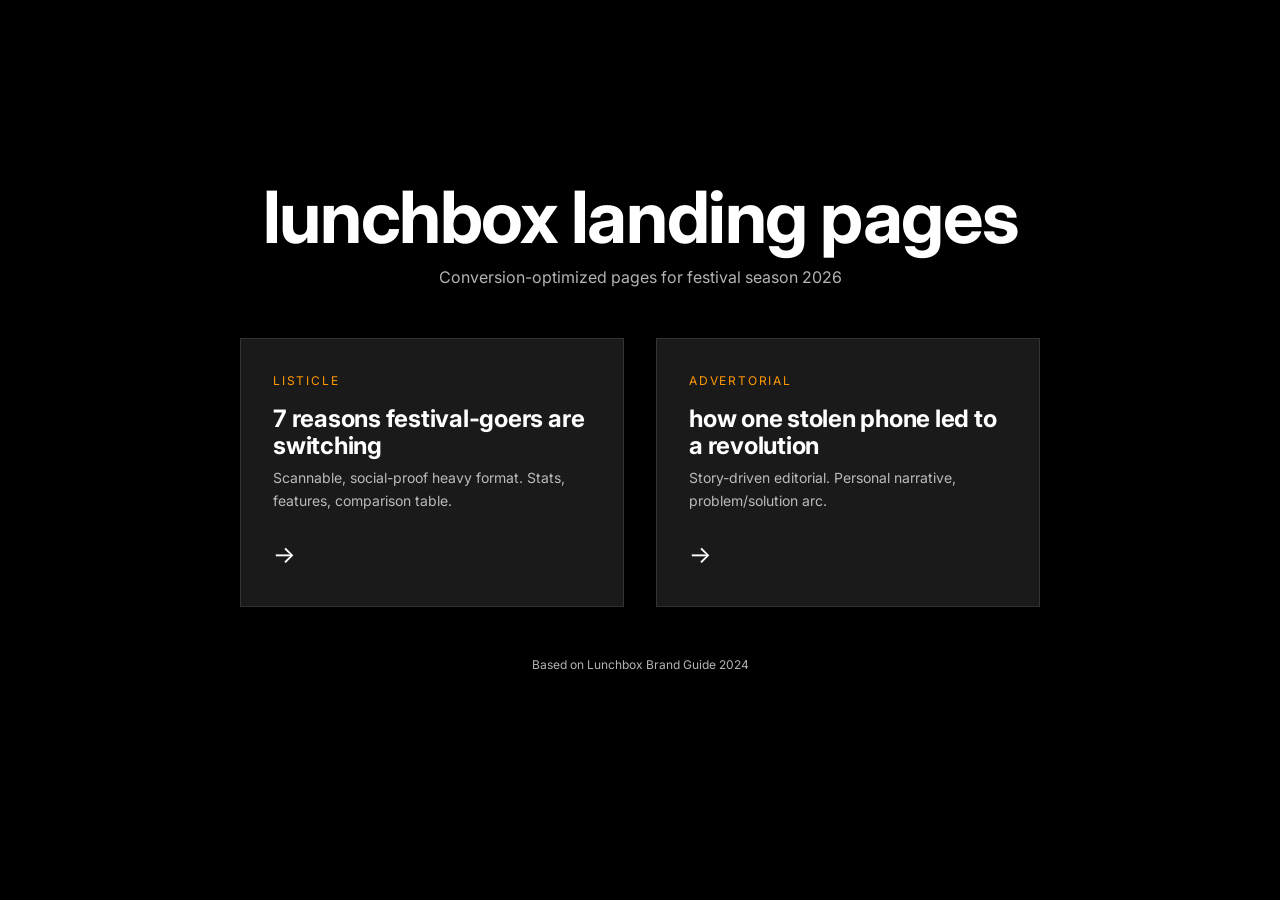
==== index.html @ e192d73d "Initial landing pages: listicle + advertorial" ====
<!DOCTYPE html>
<html lang="en">
<head>
  <meta charset="UTF-8">
  <meta name="viewport" content="width=device-width, initial-scale=1.0">
  <title>Lunchbox Landing Pages | Preview</title>
  <link rel="stylesheet" href="styles.css">
  <style>
    body {
      min-height: 100vh;
      display: flex;
      align-items: center;
      justify-content: center;
      background: var(--black);
      color: var(--white);
    }
    
    .preview-container {
      text-align: center;
      padding: 2rem;
    }
    
    .preview-container h1 {
      margin-bottom: 0.5rem;
    }
    
    .preview-container p {
      opacity: 0.7;
      margin-bottom: 3rem;
    }
    
    .page-cards {
      display: grid;
      grid-template-columns: repeat(auto-fit, minmax(300px, 1fr));
      gap: 2rem;
      max-width: 800px;
    }
    
    .page-card {
      background: #1a1a1a;
      padding: 2rem;
      text-align: left;
      transition: all 0.3s ease;
      text-decoration: none;
      color: var(--white);
      border: 1px solid #333;
    }
    
    .page-card:hover {
      transform: translateY(-4px);
      border-color: var(--orange);
      background: #222;
    }
    
    .page-card__type {
      font-size: 0.75rem;
      text-transform: uppercase;
      letter-spacing: 0.15em;
      color: var(--orange);
      margin-bottom: 1rem;
    }
    
    .page-card h2 {
      font-size: 1.5rem;
      margin-bottom: 0.5rem;
    }
    
    .page-card p {
      font-size: 0.875rem;
      opacity: 0.7;
      margin: 0;
    }
    
    .page-card__arrow {
      margin-top: 1.5rem;
      font-size: 1.5rem;
    }
    
    .footer-note {
      margin-top: 3rem;
      font-size: 0.75rem;
      opacity: 0.5;
    }
  </style>
</head>
<body>
  <div class="preview-container">
    <h1>lunchbox landing pages</h1>
    <p>Conversion-optimized pages for festival season 2026</p>
    
    <div class="page-cards">
      <a href="listicle.html" class="page-card">
        <div class="page-card__type">Listicle</div>
        <h2>7 reasons festival-goers are switching</h2>
        <p>Scannable, social-proof heavy format. Stats, features, comparison table.</p>
        <div class="page-card__arrow">→</div>
      </a>
      
      <a href="advertorial.html" class="page-card">
        <div class="page-card__type">Advertorial</div>
        <h2>how one stolen phone led to a revolution</h2>
        <p>Story-driven editorial. Personal narrative, problem/solution arc.</p>
        <div class="page-card__arrow">→</div>
      </a>
    </div>
    
    <p class="footer-note">Based on Lunchbox Brand Guide 2024</p>
  </div>
</body>
</html>
---- styles.css ----
/* Lunchbox Packs — Landing Page Styles */
/* Based on Brand Guide 2024 */

@import url('https://fonts.googleapis.com/css2?family=Inter:wght@400;500;600;700&display=swap');

:root {
  /* Colors */
  --pink: #FF7FFF;
  --orange: #FF9900;
  --blue: #0D46CA;
  --black: #000000;
  --light: #F2F2F2;
  --white: #FFFFFF;
  --border: #E1E1E1;
  
  /* Typography */
  --font-primary: 'Inter', -apple-system, sans-serif;
  --font-size-hero: clamp(2.5rem, 6vw, 4.5rem);
  --font-size-title: clamp(1.75rem, 4vw, 3rem);
  --font-size-subtitle: clamp(0.875rem, 1.5vw, 1.125rem);
  --font-size-body: clamp(1rem, 1.2vw, 1.25rem);
  --font-size-small: 0.875rem;
  
  /* Spacing */
  --space-xs: 0.5rem;
  --space-sm: 1rem;
  --space-md: 2rem;
  --space-lg: 4rem;
  --space-xl: 6rem;
  
  /* Layout */
  --container-max: 1200px;
  --container-narrow: 800px;
  
  /* Animation */
  --transition: 0.3s ease;
}

* {
  margin: 0;
  padding: 0;
  box-sizing: border-box;
}

html {
  scroll-behavior: smooth;
}

body {
  font-family: var(--font-primary);
  font-size: var(--font-size-body);
  line-height: 1.6;
  color: var(--black);
  background: var(--white);
  -webkit-font-smoothing: antialiased;
}

/* Container */
.container {
  max-width: var(--container-max);
  margin: 0 auto;
  padding: 0 var(--space-md);
}

.container--narrow {
  max-width: var(--container-narrow);
}

/* Typography */
h1, h2, h3 {
  font-weight: 700;
  line-height: 1.1;
  text-transform: lowercase;
}

h1 {
  font-size: var(--font-size-hero);
  letter-spacing: -0.02em;
}

h2 {
  font-size: var(--font-size-title);
  letter-spacing: -0.01em;
}

.subtitle {
  font-size: var(--font-size-subtitle);
  font-weight: 600;
  text-transform: uppercase;
  letter-spacing: 0.15em;
  color: var(--blue);
}

/* Buttons */
.btn {
  display: inline-flex;
  align-items: center;
  justify-content: center;
  gap: 0.5rem;
  padding: 1rem 2.5rem;
  font-family: var(--font-primary);
  font-size: 1rem;
  font-weight: 700;
  text-transform: lowercase;
  text-decoration: none;
  border: none;
  cursor: pointer;
  transition: all var(--transition);
}

.btn--primary {
  background: var(--orange);
  color: var(--black);
}

.btn--primary:hover {
  background: var(--black);
  color: var(--white);
  transform: translateY(-2px);
}

.btn--secondary {
  background: transparent;
  color: var(--black);
  border: 2px solid var(--black);
}

.btn--secondary:hover {
  background: var(--black);
  color: var(--white);
}

.btn--large {
  padding: 1.25rem 3rem;
  font-size: 1.125rem;
}

.btn--full {
  width: 100%;
}

/* Hero Section */
.hero {
  min-height: 90vh;
  display: flex;
  align-items: center;
  background: var(--black);
  color: var(--white);
  position: relative;
  overflow: hidden;
}

.hero__content {
  position: relative;
  z-index: 2;
  max-width: 700px;
}

.hero__badge {
  display: inline-block;
  background: var(--orange);
  color: var(--black);
  padding: 0.5rem 1rem;
  font-size: var(--font-size-small);
  font-weight: 700;
  text-transform: uppercase;
  letter-spacing: 0.1em;
  margin-bottom: var(--space-md);
  animation: slideInLeft 0.6s ease;
}

.hero h1 {
  margin-bottom: var(--space-md);
  animation: fadeInUp 0.8s ease 0.2s both;
}

.hero__text {
  font-size: 1.25rem;
  opacity: 0.9;
  margin-bottom: var(--space-md);
  animation: fadeInUp 0.8s ease 0.4s both;
}

.hero__visual {
  position: absolute;
  right: -10%;
  top: 50%;
  transform: translateY(-50%);
  width: 50%;
  max-width: 600px;
  z-index: 1;
  animation: floatIn 1s ease 0.5s both;
}

/* Wave Pattern */
.wave {
  position: absolute;
  bottom: 0;
  left: 0;
  width: 100%;
  height: 120px;
  background: url("data:image/svg+xml,%3Csvg xmlns='http://www.w3.org/2000/svg' viewBox='0 0 1440 120'%3E%3Cpath fill='%230D46CA' d='M0,64L48,69.3C96,75,192,85,288,80C384,75,480,53,576,48C672,43,768,53,864,64C960,75,1056,85,1152,80C1248,75,1344,53,1392,42.7L1440,32L1440,120L1392,120C1344,120,1248,120,1152,120C1056,120,960,120,864,120C768,120,672,120,576,120C480,120,384,120,288,120C192,120,96,120,48,120L0,120Z'/%3E%3C/svg%3E") no-repeat bottom;
  background-size: cover;
}

/* Sections */
section {
  padding: var(--space-xl) 0;
}

.section--light {
  background: var(--light);
}

.section--dark {
  background: var(--black);
  color: var(--white);
}

.section--blue {
  background: var(--blue);
  color: var(--white);
}

.section__header {
  text-align: center;
  margin-bottom: var(--space-lg);
}

.section__header .subtitle {
  margin-bottom: var(--space-sm);
}

/* Listicle Items */
.listicle-item {
  display: grid;
  grid-template-columns: 1fr 1fr;
  gap: var(--space-lg);
  align-items: center;
  padding: var(--space-lg) 0;
  border-bottom: 1px solid var(--border);
}

.listicle-item:nth-child(even) {
  direction: rtl;
}

.listicle-item:nth-child(even) > * {
  direction: ltr;
}

.listicle-item__number {
  font-size: clamp(4rem, 10vw, 8rem);
  font-weight: 700;
  color: var(--orange);
  line-height: 1;
  opacity: 0.3;
}

.listicle-item__content h3 {
  font-size: clamp(1.5rem, 3vw, 2rem);
  margin-bottom: var(--space-sm);
}

.listicle-item__visual {
  position: relative;
  aspect-ratio: 4/3;
  background: var(--light);
  border-radius: 8px;
  overflow: hidden;
  display: flex;
  align-items: center;
  justify-content: center;
}

.listicle-item__icon {
  font-size: 4rem;
  animation: pulse 2s ease-in-out infinite;
}

/* Stats Grid */
.stats-grid {
  display: grid;
  grid-template-columns: repeat(auto-fit, minmax(200px, 1fr));
  gap: var(--space-md);
  text-align: center;
}

.stat {
  padding: var(--space-md);
}

.stat__number {
  font-size: clamp(3rem, 8vw, 5rem);
  font-weight: 700;
  color: var(--orange);
  line-height: 1;
}

.stat__label {
  font-size: var(--font-size-small);
  text-transform: uppercase;
  letter-spacing: 0.1em;
  opacity: 0.8;
}

/* Testimonial */
.testimonial {
  background: var(--white);
  padding: var(--space-lg);
  border-left: 4px solid var(--orange);
  margin: var(--space-lg) 0;
}

.testimonial__text {
  font-size: 1.5rem;
  font-style: italic;
  margin-bottom: var(--space-md);
}

.testimonial__author {
  font-weight: 600;
}

/* Feature Grid */
.feature-grid {
  display: grid;
  grid-template-columns: repeat(auto-fit, minmax(280px, 1fr));
  gap: var(--space-md);
}

.feature-card {
  background: var(--white);
  padding: var(--space-md);
  border: 1px solid var(--border);
  transition: all var(--transition);
}

.feature-card:hover {
  transform: translateY(-4px);
  box-shadow: 0 12px 40px rgba(0,0,0,0.1);
}

.feature-card__icon {
  width: 60px;
  height: 60px;
  background: var(--light);
  border-radius: 50%;
  display: flex;
  align-items: center;
  justify-content: center;
  font-size: 1.5rem;
  margin-bottom: var(--space-sm);
}

.feature-card h3 {
  font-size: 1.25rem;
  margin-bottom: var(--space-xs);
}

/* Comparison Table */
.comparison {
  overflow-x: auto;
}

.comparison table {
  width: 100%;
  border-collapse: collapse;
  text-align: left;
}

.comparison th,
.comparison td {
  padding: var(--space-sm) var(--space-md);
  border-bottom: 1px solid var(--border);
}

.comparison th {
  background: var(--black);
  color: var(--white);
  font-weight: 600;
  text-transform: uppercase;
  letter-spacing: 0.05em;
  font-size: var(--font-size-small);
}

.comparison tr:hover td {
  background: var(--light);
}

.check {
  color: var(--blue);
  font-weight: bold;
}

.cross {
  color: #ccc;
}

/* Offer Module */
.offer {
  background: linear-gradient(135deg, var(--black) 0%, #1a1a1a 100%);
  color: var(--white);
  padding: var(--space-xl) 0;
  text-align: center;
  position: relative;
  overflow: hidden;
}

.offer::before {
  content: '';
  position: absolute;
  top: -50%;
  left: -50%;
  width: 200%;
  height: 200%;
  background: radial-gradient(circle, var(--orange) 0%, transparent 50%);
  opacity: 0.1;
  animation: rotate 20s linear infinite;
}

.offer__content {
  position: relative;
  z-index: 2;
  max-width: 600px;
  margin: 0 auto;
}

.offer__badge {
  display: inline-block;
  background: var(--pink);
  color: var(--black);
  padding: 0.5rem 1.5rem;
  font-size: var(--font-size-small);
  font-weight: 700;
  text-transform: uppercase;
  letter-spacing: 0.1em;
  margin-bottom: var(--space-md);
  animation: pulse 2s ease-in-out infinite;
}

.offer h2 {
  margin-bottom: var(--space-sm);
}

.offer__price {
  margin: var(--space-md) 0;
}

.offer__price-old {
  font-size: 1.5rem;
  text-decoration: line-through;
  opacity: 0.5;
}

.offer__price-new {
  font-size: 3.5rem;
  font-weight: 700;
  color: var(--orange);
}

.offer__features {
  list-style: none;
  margin: var(--space-md) 0;
  text-align: left;
  display: inline-block;
}

.offer__features li {
  padding: 0.5rem 0;
  display: flex;
  align-items: center;
  gap: 0.75rem;
}

.offer__features li::before {
  content: '✓';
  color: var(--orange);
  font-weight: bold;
}

.offer__cta {
  margin-top: var(--space-md);
}

.offer__urgency {
  margin-top: var(--space-sm);
  font-size: var(--font-size-small);
  opacity: 0.7;
}

/* Story Section (Advertorial) */
.story {
  max-width: 700px;
  margin: 0 auto;
}

.story p {
  margin-bottom: var(--space-md);
}

.story__highlight {
  background: linear-gradient(to bottom, transparent 60%, var(--pink) 60%);
  padding: 0 4px;
}

.story__pullquote {
  font-size: 1.75rem;
  font-weight: 700;
  color: var(--blue);
  border-left: 4px solid var(--orange);
  padding-left: var(--space-md);
  margin: var(--space-lg) 0;
}

.story__image {
  width: 100%;
  margin: var(--space-lg) 0;
  position: relative;
}

.story__image img {
  width: 100%;
  height: auto;
}

.story__caption {
  font-size: var(--font-size-small);
  color: #666;
  margin-top: var(--space-xs);
  font-style: italic;
}

/* Inline CTA */
.inline-cta {
  background: var(--light);
  padding: var(--space-md);
  margin: var(--space-lg) 0;
  display: flex;
  align-items: center;
  justify-content: space-between;
  gap: var(--space-md);
  flex-wrap: wrap;
}

.inline-cta__text {
  font-weight: 600;
}

/* Trust Badges */
.trust-badges {
  display: flex;
  justify-content: center;
  gap: var(--space-lg);
  flex-wrap: wrap;
  padding: var(--space-md) 0;
  opacity: 0.6;
}

.trust-badge {
  display: flex;
  align-items: center;
  gap: 0.5rem;
  font-size: var(--font-size-small);
  text-transform: uppercase;
  letter-spacing: 0.05em;
}

/* Footer */
footer {
  background: var(--black);
  color: var(--white);
  padding: var(--space-lg) 0 var(--space-md);
  text-align: center;
}

footer p {
  font-size: var(--font-size-small);
  opacity: 0.6;
}

/* Animations */
@keyframes fadeInUp {
  from {
    opacity: 0;
    transform: translateY(30px);
  }
  to {
    opacity: 1;
    transform: translateY(0);
  }
}

@keyframes slideInLeft {
  from {
    opacity: 0;
    transform: translateX(-30px);
  }
  to {
    opacity: 1;
    transform: translateX(0);
  }
}

@keyframes floatIn {
  from {
    opacity: 0;
    transform: translateY(-50%) translateX(50px);
  }
  to {
    opacity: 1;
    transform: translateY(-50%) translateX(0);
  }
}

@keyframes pulse {
  0%, 100% {
    transform: scale(1);
  }
  50% {
    transform: scale(1.05);
  }
}

@keyframes rotate {
  from {
    transform: rotate(0deg);
  }
  to {
    transform: rotate(360deg);
  }
}

@keyframes float {
  0%, 100% {
    transform: translateY(0);
  }
  50% {
    transform: translateY(-10px);
  }
}

/* Scroll animations */
.animate-on-scroll {
  opacity: 0;
  transform: translateY(30px);
  transition: all 0.6s ease;
}

.animate-on-scroll.visible {
  opacity: 1;
  transform: translateY(0);
}

/* Responsive */
@media (max-width: 768px) {
  .hero {
    min-height: auto;
    padding: var(--space-xl) 0;
  }
  
  .hero__visual {
    display: none;
  }
  
  .listicle-item {
    grid-template-columns: 1fr;
    gap: var(--space-md);
  }
  
  .listicle-item:nth-child(even) {
    direction: ltr;
  }
  
  .inline-cta {
    flex-direction: column;
    text-align: center;
  }
  
  .offer__price-new {
    font-size: 2.5rem;
  }
}

/* Star decoration */
.star {
  display: inline-block;
  width: 40px;
  height: 40px;
  background: var(--pink);
  clip-path: polygon(50% 0%, 61% 35%, 98% 35%, 68% 57%, 79% 91%, 50% 70%, 21% 91%, 32% 57%, 2% 35%, 39% 35%);
  animation: float 3s ease-in-out infinite;
}

/* Progress bar for reading */
.reading-progress {
  position: fixed;
  top: 0;
  left: 0;
  height: 3px;
  background: var(--orange);
  z-index: 1000;
  transition: width 0.1s;
}
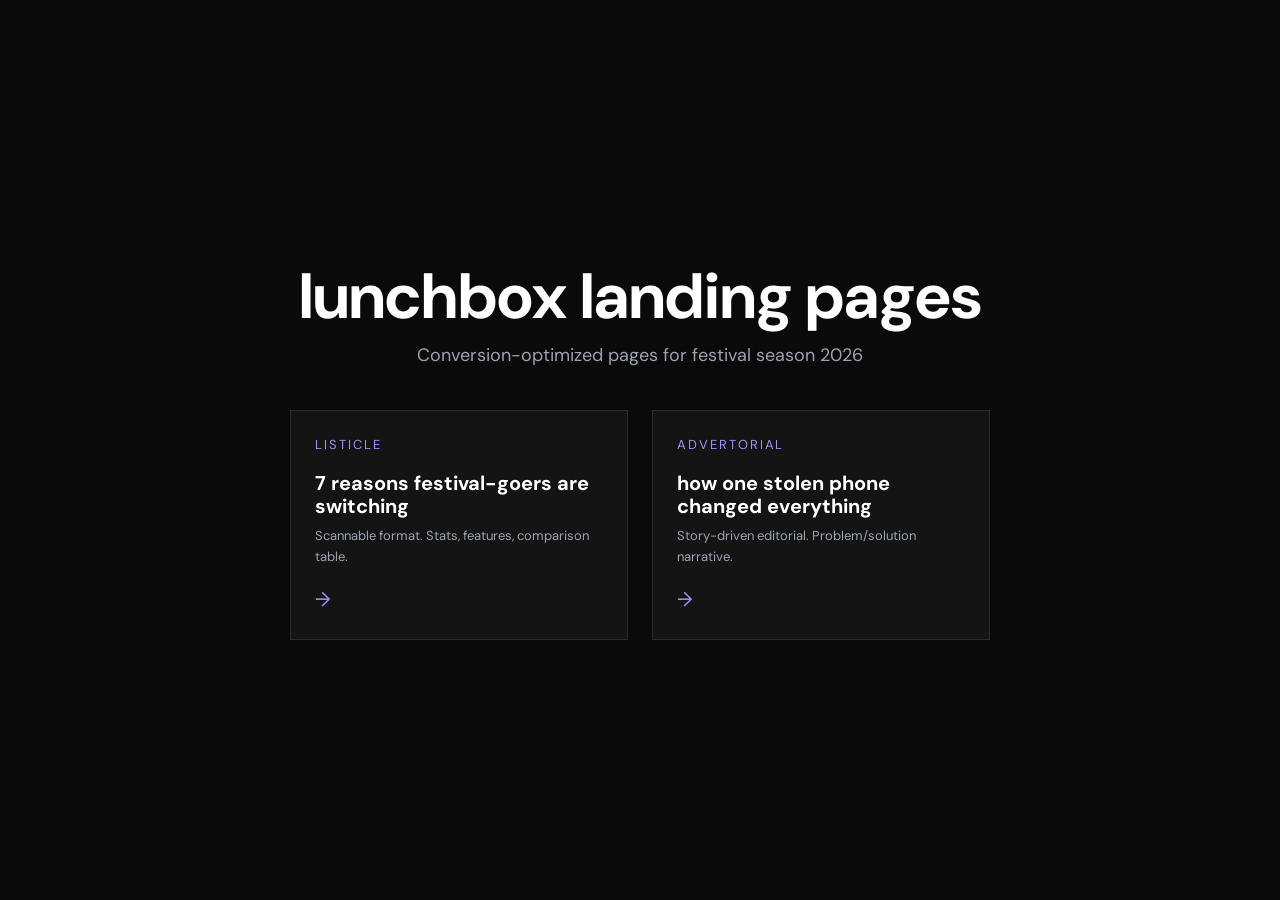
==== commit c0a08370: "Mobile-first dark theme, blues/purples primary, PDP language" ====
--- a/index.html
+++ b/index.html
@@ -3,6 +3,7 @@
 <head>
   <meta charset="UTF-8">
   <meta name="viewport" content="width=device-width, initial-scale=1.0">
+  <meta name="theme-color" content="#0A0A0A">
   <title>Lunchbox Landing Pages | Preview</title>
   <link rel="stylesheet" href="styles.css">
   <style>
@@ -11,100 +12,94 @@
       display: flex;
       align-items: center;
       justify-content: center;
-      background: var(--black);
-      color: var(--white);
     }
     
-    .preview-container {
+    .preview {
       text-align: center;
-      padding: 2rem;
+      padding: var(--space-lg);
+      width: 100%;
     }
     
-    .preview-container h1 {
-      margin-bottom: 0.5rem;
+    .preview h1 {
+      margin-bottom: var(--space-xs);
     }
     
-    .preview-container p {
-      opacity: 0.7;
-      margin-bottom: 3rem;
+    .preview > p {
+      margin-bottom: var(--space-lg);
     }
     
-    .page-cards {
+    .cards {
       display: grid;
-      grid-template-columns: repeat(auto-fit, minmax(300px, 1fr));
-      gap: 2rem;
-      max-width: 800px;
+      grid-template-columns: 1fr;
+      gap: var(--space-md);
+      max-width: 700px;
+      margin: 0 auto;
     }
     
-    .page-card {
-      background: #1a1a1a;
-      padding: 2rem;
+    .card {
+      background: var(--dark-mid);
+      border: 1px solid var(--border);
+      padding: var(--space-md);
       text-align: left;
-      transition: all 0.3s ease;
       text-decoration: none;
-      color: var(--white);
-      border: 1px solid #333;
+      transition: all var(--transition);
     }
     
-    .page-card:hover {
+    .card:hover {
+      border-color: var(--purple);
       transform: translateY(-4px);
-      border-color: var(--orange);
-      background: #222;
     }
     
-    .page-card__type {
-      font-size: 0.75rem;
+    .card__type {
+      font-size: var(--font-size-small);
       text-transform: uppercase;
       letter-spacing: 0.15em;
-      color: var(--orange);
-      margin-bottom: 1rem;
+      color: var(--purple-light);
+      margin-bottom: var(--space-sm);
     }
     
-    .page-card h2 {
-      font-size: 1.5rem;
-      margin-bottom: 0.5rem;
+    .card h2 {
+      font-size: 1.25rem;
+      margin-bottom: var(--space-xs);
     }
     
-    .page-card p {
-      font-size: 0.875rem;
-      opacity: 0.7;
-      margin: 0;
+    .card p {
+      font-size: var(--font-size-small);
     }
     
-    .page-card__arrow {
-      margin-top: 1.5rem;
-      font-size: 1.5rem;
+    .card__arrow {
+      margin-top: var(--space-sm);
+      font-size: 1.25rem;
+      color: var(--purple-light);
     }
     
-    .footer-note {
-      margin-top: 3rem;
-      font-size: 0.75rem;
-      opacity: 0.5;
+    @media (min-width: 640px) {
+      .cards {
+        grid-template-columns: repeat(2, 1fr);
+      }
     }
   </style>
 </head>
 <body>
-  <div class="preview-container">
+  <div class="preview">
     <h1>lunchbox landing pages</h1>
     <p>Conversion-optimized pages for festival season 2026</p>
     
-    <div class="page-cards">
-      <a href="listicle.html" class="page-card">
-        <div class="page-card__type">Listicle</div>
+    <div class="cards">
+      <a href="listicle.html" class="card">
+        <div class="card__type">Listicle</div>
         <h2>7 reasons festival-goers are switching</h2>
-        <p>Scannable, social-proof heavy format. Stats, features, comparison table.</p>
-        <div class="page-card__arrow">→</div>
+        <p>Scannable format. Stats, features, comparison table.</p>
+        <div class="card__arrow">→</div>
       </a>
       
-      <a href="advertorial.html" class="page-card">
-        <div class="page-card__type">Advertorial</div>
-        <h2>how one stolen phone led to a revolution</h2>
-        <p>Story-driven editorial. Personal narrative, problem/solution arc.</p>
-        <div class="page-card__arrow">→</div>
+      <a href="advertorial.html" class="card">
+        <div class="card__type">Advertorial</div>
+        <h2>how one stolen phone changed everything</h2>
+        <p>Story-driven editorial. Problem/solution narrative.</p>
+        <div class="card__arrow">→</div>
       </a>
     </div>
-    
-    <p class="footer-note">Based on Lunchbox Brand Guide 2024</p>
   </div>
 </body>
 </html>
--- a/styles.css
+++ b/styles.css
@@ -1,42 +1,50 @@
 /* Lunchbox Packs — Landing Page Styles */
-/* Based on Brand Guide 2024 */
-
-@import url('https://fonts.googleapis.com/css2?family=Inter:wght@400;500;600;700&display=swap');
+/* Mobile-First | Dark Theme | Blues & Purples Primary */
+
+@import url('https://fonts.googleapis.com/css2?family=DM+Sans:wght@400;500;700&display=swap');
 
 :root {
-  /* Colors */
-  --pink: #FF7FFF;
-  --orange: #FF9900;
+  /* Brand Colors - Blues & Purples Primary, Black Accent */
+  --purple: #8B5CF6;
+  --purple-light: #A78BFA;
+  --purple-dark: #7C3AED;
   --blue: #0D46CA;
+  --blue-light: #3B82F6;
+  --blue-dark: #1E3A8A;
   --black: #000000;
+  --dark: #0A0A0A;
+  --dark-mid: #141414;
+  --white: #FFFFFF;
   --light: #F2F2F2;
-  --white: #FFFFFF;
-  --border: #E1E1E1;
+  --gray: #9CA3AF;
+  --border: rgba(255, 255, 255, 0.1);
   
   /* Typography */
-  --font-primary: 'Inter', -apple-system, sans-serif;
-  --font-size-hero: clamp(2.5rem, 6vw, 4.5rem);
-  --font-size-title: clamp(1.75rem, 4vw, 3rem);
-  --font-size-subtitle: clamp(0.875rem, 1.5vw, 1.125rem);
-  --font-size-body: clamp(1rem, 1.2vw, 1.25rem);
-  --font-size-small: 0.875rem;
-  
-  /* Spacing */
+  --font-primary: 'DM Sans', -apple-system, sans-serif;
+  --font-size-hero: clamp(2rem, 8vw, 4rem);
+  --font-size-title: clamp(1.5rem, 5vw, 2.5rem);
+  --font-size-subtitle: clamp(0.75rem, 2vw, 0.875rem);
+  --font-size-body: clamp(1rem, 2.5vw, 1.125rem);
+  --font-size-small: 0.8125rem;
+  
+  /* Spacing - Mobile First */
   --space-xs: 0.5rem;
   --space-sm: 1rem;
-  --space-md: 2rem;
-  --space-lg: 4rem;
-  --space-xl: 6rem;
+  --space-md: 1.5rem;
+  --space-lg: 2.5rem;
+  --space-xl: 4rem;
   
   /* Layout */
   --container-max: 1200px;
-  --container-narrow: 800px;
+  --container-narrow: 720px;
+  --container-padding: 1.25rem;
   
   /* Animation */
   --transition: 0.3s ease;
 }
 
-* {
+/* Reset */
+*, *::before, *::after {
   margin: 0;
   padding: 0;
   box-sizing: border-box;
@@ -44,22 +52,32 @@
 
 html {
   scroll-behavior: smooth;
+  -webkit-text-size-adjust: 100%;
 }
 
 body {
   font-family: var(--font-primary);
   font-size: var(--font-size-body);
   line-height: 1.6;
-  color: var(--black);
-  background: var(--white);
+  color: var(--white);
+  background: var(--dark);
   -webkit-font-smoothing: antialiased;
+  -moz-osx-font-smoothing: grayscale;
+  overflow-x: hidden;
+}
+
+img {
+  max-width: 100%;
+  height: auto;
+  display: block;
 }
 
 /* Container */
 .container {
+  width: 100%;
   max-width: var(--container-max);
   margin: 0 auto;
-  padding: 0 var(--space-md);
+  padding: 0 var(--container-padding);
 }
 
 .container--narrow {
@@ -67,28 +85,31 @@
 }
 
 /* Typography */
-h1, h2, h3 {
-  font-weight: 700;
-  line-height: 1.1;
+h1, h2, h3, h4 {
+  font-weight: 700;
+  line-height: 1.15;
   text-transform: lowercase;
-}
-
-h1 {
-  font-size: var(--font-size-hero);
-  letter-spacing: -0.02em;
-}
-
-h2 {
-  font-size: var(--font-size-title);
-  letter-spacing: -0.01em;
-}
+  color: var(--white);
+}
+
+h1 { font-size: var(--font-size-hero); }
+h2 { font-size: var(--font-size-title); }
 
 .subtitle {
   font-size: var(--font-size-subtitle);
   font-weight: 600;
   text-transform: uppercase;
-  letter-spacing: 0.15em;
-  color: var(--blue);
+  letter-spacing: 0.2em;
+  color: var(--purple-light);
+}
+
+p {
+  color: var(--gray);
+}
+
+strong {
+  color: var(--white);
+  font-weight: 600;
 }
 
 /* Buttons */
@@ -97,7 +118,7 @@
   align-items: center;
   justify-content: center;
   gap: 0.5rem;
-  padding: 1rem 2.5rem;
+  padding: 1rem 2rem;
   font-family: var(--font-primary);
   font-size: 1rem;
   font-weight: 700;
@@ -106,341 +127,321 @@
   border: none;
   cursor: pointer;
   transition: all var(--transition);
+  -webkit-tap-highlight-color: transparent;
 }
 
 .btn--primary {
-  background: var(--orange);
-  color: var(--black);
+  background: linear-gradient(135deg, var(--purple) 0%, var(--blue) 100%);
+  color: var(--white);
 }
 
 .btn--primary:hover {
-  background: var(--black);
-  color: var(--white);
   transform: translateY(-2px);
+  box-shadow: 0 8px 30px rgba(139, 92, 246, 0.4);
 }
 
 .btn--secondary {
   background: transparent;
+  color: var(--white);
+  border: 2px solid var(--white);
+}
+
+.btn--secondary:hover {
+  background: var(--white);
   color: var(--black);
-  border: 2px solid var(--black);
-}
-
-.btn--secondary:hover {
-  background: var(--black);
-  color: var(--white);
 }
 
 .btn--large {
-  padding: 1.25rem 3rem;
-  font-size: 1.125rem;
+  padding: 1.125rem 2.5rem;
+  font-size: 1.0625rem;
 }
 
 .btn--full {
   width: 100%;
 }
 
-/* Hero Section */
+/* Sections */
+section {
+  padding: var(--space-xl) 0;
+}
+
+.section--gradient {
+  background: linear-gradient(180deg, var(--dark) 0%, var(--dark-mid) 100%);
+}
+
+/* Hero */
 .hero {
-  min-height: 90vh;
-  display: flex;
-  align-items: center;
-  background: var(--black);
-  color: var(--white);
+  min-height: 100svh;
+  display: flex;
+  flex-direction: column;
+  justify-content: center;
+  padding: var(--space-xl) 0;
   position: relative;
   overflow: hidden;
 }
 
-.hero__content {
-  position: relative;
-  z-index: 2;
-  max-width: 700px;
-}
-
 .hero__badge {
   display: inline-block;
-  background: var(--orange);
-  color: var(--black);
+  background: var(--purple);
+  color: var(--white);
   padding: 0.5rem 1rem;
   font-size: var(--font-size-small);
   font-weight: 700;
   text-transform: uppercase;
   letter-spacing: 0.1em;
   margin-bottom: var(--space-md);
-  animation: slideInLeft 0.6s ease;
 }
 
 .hero h1 {
   margin-bottom: var(--space-md);
-  animation: fadeInUp 0.8s ease 0.2s both;
+  max-width: 100%;
 }
 
 .hero__text {
-  font-size: 1.25rem;
-  opacity: 0.9;
+  font-size: var(--font-size-body);
+  color: var(--gray);
   margin-bottom: var(--space-md);
-  animation: fadeInUp 0.8s ease 0.4s both;
-}
-
-.hero__visual {
+  max-width: 100%;
+}
+
+/* Gradient orb decoration */
+.orb {
   position: absolute;
-  right: -10%;
-  top: 50%;
-  transform: translateY(-50%);
-  width: 50%;
-  max-width: 600px;
-  z-index: 1;
-  animation: floatIn 1s ease 0.5s both;
-}
-
-/* Wave Pattern */
-.wave {
-  position: absolute;
-  bottom: 0;
-  left: 0;
-  width: 100%;
-  height: 120px;
-  background: url("data:image/svg+xml,%3Csvg xmlns='http://www.w3.org/2000/svg' viewBox='0 0 1440 120'%3E%3Cpath fill='%230D46CA' d='M0,64L48,69.3C96,75,192,85,288,80C384,75,480,53,576,48C672,43,768,53,864,64C960,75,1056,85,1152,80C1248,75,1344,53,1392,42.7L1440,32L1440,120L1392,120C1344,120,1248,120,1152,120C1056,120,960,120,864,120C768,120,672,120,576,120C480,120,384,120,288,120C192,120,96,120,48,120L0,120Z'/%3E%3C/svg%3E") no-repeat bottom;
-  background-size: cover;
-}
-
-/* Sections */
-section {
-  padding: var(--space-xl) 0;
-}
-
-.section--light {
-  background: var(--light);
-}
-
-.section--dark {
-  background: var(--black);
-  color: var(--white);
-}
-
-.section--blue {
+  border-radius: 50%;
+  filter: blur(100px);
+  opacity: 0.4;
+  pointer-events: none;
+}
+
+.orb--purple {
+  background: var(--purple);
+  width: 300px;
+  height: 300px;
+  top: -100px;
+  right: -100px;
+}
+
+.orb--blue {
   background: var(--blue);
-  color: var(--white);
-}
-
-.section__header {
-  text-align: center;
-  margin-bottom: var(--space-lg);
-}
-
-.section__header .subtitle {
-  margin-bottom: var(--space-sm);
-}
-
-/* Listicle Items */
-.listicle-item {
-  display: grid;
-  grid-template-columns: 1fr 1fr;
-  gap: var(--space-lg);
-  align-items: center;
-  padding: var(--space-lg) 0;
-  border-bottom: 1px solid var(--border);
-}
-
-.listicle-item:nth-child(even) {
-  direction: rtl;
-}
-
-.listicle-item:nth-child(even) > * {
-  direction: ltr;
-}
-
-.listicle-item__number {
-  font-size: clamp(4rem, 10vw, 8rem);
-  font-weight: 700;
-  color: var(--orange);
-  line-height: 1;
-  opacity: 0.3;
-}
-
-.listicle-item__content h3 {
-  font-size: clamp(1.5rem, 3vw, 2rem);
-  margin-bottom: var(--space-sm);
-}
-
-.listicle-item__visual {
-  position: relative;
-  aspect-ratio: 4/3;
-  background: var(--light);
-  border-radius: 8px;
-  overflow: hidden;
-  display: flex;
-  align-items: center;
-  justify-content: center;
-}
-
-.listicle-item__icon {
-  font-size: 4rem;
-  animation: pulse 2s ease-in-out infinite;
+  width: 250px;
+  height: 250px;
+  bottom: -50px;
+  left: -100px;
 }
 
 /* Stats Grid */
 .stats-grid {
   display: grid;
-  grid-template-columns: repeat(auto-fit, minmax(200px, 1fr));
-  gap: var(--space-md);
+  grid-template-columns: repeat(2, 1fr);
+  gap: var(--space-sm);
   text-align: center;
-}
-
-.stat {
   padding: var(--space-md);
+  background: var(--dark-mid);
+  border: 1px solid var(--border);
 }
 
 .stat__number {
-  font-size: clamp(3rem, 8vw, 5rem);
-  font-weight: 700;
-  color: var(--orange);
-  line-height: 1;
+  font-size: clamp(1.75rem, 6vw, 3rem);
+  font-weight: 700;
+  background: linear-gradient(135deg, var(--purple-light) 0%, var(--blue-light) 100%);
+  -webkit-background-clip: text;
+  -webkit-text-fill-color: transparent;
+  background-clip: text;
+  line-height: 1.1;
 }
 
 .stat__label {
   font-size: var(--font-size-small);
+  color: var(--gray);
   text-transform: uppercase;
-  letter-spacing: 0.1em;
-  opacity: 0.8;
+  letter-spacing: 0.05em;
+  margin-top: 0.25rem;
+}
+
+/* Feature Cards */
+.feature-grid {
+  display: grid;
+  grid-template-columns: 1fr;
+  gap: var(--space-sm);
+}
+
+.feature-card {
+  background: var(--dark-mid);
+  border: 1px solid var(--border);
+  padding: var(--space-md);
+  transition: all var(--transition);
+}
+
+.feature-card:hover {
+  border-color: var(--purple);
+  transform: translateY(-2px);
+}
+
+.feature-card__icon {
+  width: 48px;
+  height: 48px;
+  background: linear-gradient(135deg, var(--purple) 0%, var(--blue) 100%);
+  border-radius: 12px;
+  display: flex;
+  align-items: center;
+  justify-content: center;
+  font-size: 1.25rem;
+  margin-bottom: var(--space-sm);
+}
+
+.feature-card h3 {
+  font-size: 1.125rem;
+  margin-bottom: 0.5rem;
+}
+
+.feature-card p {
+  font-size: var(--font-size-small);
+  line-height: 1.5;
+}
+
+/* Pullquote */
+.pullquote {
+  font-size: clamp(1.25rem, 4vw, 1.75rem);
+  font-weight: 700;
+  line-height: 1.35;
+  color: var(--white);
+  border-left: 3px solid var(--purple);
+  padding-left: var(--space-md);
+  margin: var(--space-lg) 0;
+}
+
+/* Chapter markers */
+.chapter {
+  display: flex;
+  align-items: center;
+  gap: var(--space-sm);
+  margin: var(--space-lg) 0 var(--space-md);
+}
+
+.chapter__line {
+  flex: 1;
+  height: 1px;
+  background: linear-gradient(90deg, transparent, var(--purple), transparent);
+}
+
+.chapter__text {
+  font-size: var(--font-size-small);
+  font-weight: 700;
+  text-transform: uppercase;
+  letter-spacing: 0.2em;
+  color: var(--purple-light);
+  white-space: nowrap;
 }
 
 /* Testimonial */
 .testimonial {
-  background: var(--white);
+  background: var(--dark-mid);
+  border-left: 3px solid var(--purple);
+  padding: var(--space-md);
+  margin: var(--space-lg) 0;
+}
+
+.testimonial__text {
+  font-size: 1.125rem;
+  font-style: italic;
+  color: var(--white);
+  margin-bottom: var(--space-sm);
+  line-height: 1.6;
+}
+
+.testimonial__author {
+  font-size: var(--font-size-small);
+  color: var(--gray);
+}
+
+/* Product Reveal */
+.product-reveal {
+  background: linear-gradient(135deg, var(--purple-dark) 0%, var(--blue-dark) 100%);
   padding: var(--space-lg);
-  border-left: 4px solid var(--orange);
   margin: var(--space-lg) 0;
-}
-
-.testimonial__text {
-  font-size: 1.5rem;
-  font-style: italic;
-  margin-bottom: var(--space-md);
-}
-
-.testimonial__author {
+  text-align: center;
+  position: relative;
+  overflow: hidden;
+}
+
+.product-reveal__icon {
+  width: 100px;
+  height: 100px;
+  background: rgba(255, 255, 255, 0.1);
+  border-radius: 50%;
+  display: flex;
+  align-items: center;
+  justify-content: center;
+  margin: 0 auto var(--space-md);
+  font-size: 2.5rem;
+}
+
+.product-reveal h3 {
+  font-size: var(--font-size-title);
+  margin-bottom: var(--space-xs);
+}
+
+.product-reveal p {
+  color: rgba(255, 255, 255, 0.8);
+}
+
+.feature-pills {
+  display: flex;
+  flex-wrap: wrap;
+  justify-content: center;
+  gap: 0.5rem;
+  margin-top: var(--space-md);
+}
+
+.feature-pill {
+  background: rgba(255, 255, 255, 0.1);
+  border: 1px solid rgba(255, 255, 255, 0.2);
+  color: var(--white);
+  padding: 0.5rem 1rem;
+  font-size: 0.75rem;
   font-weight: 600;
-}
-
-/* Feature Grid */
-.feature-grid {
-  display: grid;
-  grid-template-columns: repeat(auto-fit, minmax(280px, 1fr));
-  gap: var(--space-md);
-}
-
-.feature-card {
-  background: var(--white);
-  padding: var(--space-md);
-  border: 1px solid var(--border);
-  transition: all var(--transition);
-}
-
-.feature-card:hover {
-  transform: translateY(-4px);
-  box-shadow: 0 12px 40px rgba(0,0,0,0.1);
-}
-
-.feature-card__icon {
-  width: 60px;
-  height: 60px;
-  background: var(--light);
-  border-radius: 50%;
-  display: flex;
-  align-items: center;
-  justify-content: center;
-  font-size: 1.5rem;
-  margin-bottom: var(--space-sm);
-}
-
-.feature-card h3 {
-  font-size: 1.25rem;
-  margin-bottom: var(--space-xs);
-}
-
-/* Comparison Table */
-.comparison {
-  overflow-x: auto;
-}
-
-.comparison table {
-  width: 100%;
-  border-collapse: collapse;
-  text-align: left;
-}
-
-.comparison th,
-.comparison td {
-  padding: var(--space-sm) var(--space-md);
-  border-bottom: 1px solid var(--border);
-}
-
-.comparison th {
-  background: var(--black);
-  color: var(--white);
-  font-weight: 600;
-  text-transform: uppercase;
-  letter-spacing: 0.05em;
-  font-size: var(--font-size-small);
-}
-
-.comparison tr:hover td {
-  background: var(--light);
-}
-
-.check {
-  color: var(--blue);
-  font-weight: bold;
-}
-
-.cross {
-  color: #ccc;
+  text-transform: lowercase;
 }
 
 /* Offer Module */
 .offer {
-  background: linear-gradient(135deg, var(--black) 0%, #1a1a1a 100%);
-  color: var(--white);
+  background: var(--dark);
   padding: var(--space-xl) 0;
   text-align: center;
   position: relative;
-  overflow: hidden;
 }
 
 .offer::before {
   content: '';
   position: absolute;
-  top: -50%;
-  left: -50%;
-  width: 200%;
-  height: 200%;
-  background: radial-gradient(circle, var(--orange) 0%, transparent 50%);
-  opacity: 0.1;
-  animation: rotate 20s linear infinite;
-}
-
-.offer__content {
-  position: relative;
-  z-index: 2;
-  max-width: 600px;
-  margin: 0 auto;
+  top: 0;
+  left: 0;
+  right: 0;
+  height: 2px;
+  background: linear-gradient(90deg, var(--purple), var(--blue), var(--purple));
 }
 
 .offer__badge {
-  display: inline-block;
-  background: var(--pink);
-  color: var(--black);
-  padding: 0.5rem 1.5rem;
+  display: inline-flex;
+  align-items: center;
+  gap: 0.5rem;
+  background: var(--purple);
+  color: var(--white);
+  padding: 0.5rem 1.25rem;
   font-size: var(--font-size-small);
   font-weight: 700;
   text-transform: uppercase;
   letter-spacing: 0.1em;
   margin-bottom: var(--space-md);
-  animation: pulse 2s ease-in-out infinite;
 }
 
 .offer h2 {
-  margin-bottom: var(--space-sm);
+  margin-bottom: var(--space-xs);
+}
+
+.offer__subtitle {
+  color: var(--gray);
+  margin-bottom: var(--space-md);
 }
 
 .offer__price {
@@ -448,257 +449,261 @@
 }
 
 .offer__price-old {
-  font-size: 1.5rem;
+  font-size: 1.25rem;
   text-decoration: line-through;
-  opacity: 0.5;
+  color: var(--gray);
 }
 
 .offer__price-new {
-  font-size: 3.5rem;
-  font-weight: 700;
-  color: var(--orange);
+  font-size: clamp(2.5rem, 10vw, 4rem);
+  font-weight: 700;
+  background: linear-gradient(135deg, var(--purple-light) 0%, var(--blue-light) 100%);
+  -webkit-background-clip: text;
+  -webkit-text-fill-color: transparent;
+  background-clip: text;
+  line-height: 1;
 }
 
 .offer__features {
   list-style: none;
-  margin: var(--space-md) 0;
   text-align: left;
   display: inline-block;
+  margin: var(--space-md) 0;
 }
 
 .offer__features li {
-  padding: 0.5rem 0;
+  padding: 0.625rem 0;
   display: flex;
   align-items: center;
   gap: 0.75rem;
+  font-size: var(--font-size-body);
+  color: var(--gray);
 }
 
 .offer__features li::before {
   content: '✓';
-  color: var(--orange);
-  font-weight: bold;
+  color: var(--purple-light);
+  font-weight: 700;
 }
 
 .offer__cta {
+  margin: var(--space-md) 0;
+}
+
+.offer__guarantee {
+  display: inline-flex;
+  align-items: center;
+  gap: 0.5rem;
+  background: var(--dark-mid);
+  border: 1px solid var(--border);
+  padding: 0.75rem 1.5rem;
+  font-size: var(--font-size-small);
+  color: var(--gray);
+  margin-top: var(--space-sm);
+}
+
+.trust-row {
+  display: flex;
+  flex-direction: column;
+  align-items: center;
+  gap: 0.75rem;
   margin-top: var(--space-md);
-}
-
-.offer__urgency {
-  margin-top: var(--space-sm);
-  font-size: var(--font-size-small);
-  opacity: 0.7;
-}
-
-/* Story Section (Advertorial) */
-.story {
-  max-width: 700px;
-  margin: 0 auto;
-}
-
-.story p {
-  margin-bottom: var(--space-md);
-}
-
-.story__highlight {
-  background: linear-gradient(to bottom, transparent 60%, var(--pink) 60%);
-  padding: 0 4px;
-}
-
-.story__pullquote {
-  font-size: 1.75rem;
-  font-weight: 700;
-  color: var(--blue);
-  border-left: 4px solid var(--orange);
-  padding-left: var(--space-md);
+  font-size: var(--font-size-small);
+  color: var(--gray);
+}
+
+.trust-row span {
+  display: flex;
+  align-items: center;
+  gap: 0.375rem;
+}
+
+/* Author box */
+.author-box {
+  display: flex;
+  align-items: center;
+  gap: 1rem;
+  padding: var(--space-md);
+  background: var(--dark-mid);
+  border: 1px solid var(--border);
   margin: var(--space-lg) 0;
 }
 
-.story__image {
-  width: 100%;
-  margin: var(--space-lg) 0;
-  position: relative;
-}
-
-.story__image img {
-  width: 100%;
-  height: auto;
-}
-
-.story__caption {
-  font-size: var(--font-size-small);
-  color: #666;
-  margin-top: var(--space-xs);
-  font-style: italic;
-}
-
-/* Inline CTA */
-.inline-cta {
-  background: var(--light);
-  padding: var(--space-md);
-  margin: var(--space-lg) 0;
-  display: flex;
-  align-items: center;
-  justify-content: space-between;
-  gap: var(--space-md);
-  flex-wrap: wrap;
-}
-
-.inline-cta__text {
-  font-weight: 600;
-}
-
-/* Trust Badges */
-.trust-badges {
-  display: flex;
+.author-box__avatar {
+  width: 48px;
+  height: 48px;
+  background: linear-gradient(135deg, var(--purple) 0%, var(--blue) 100%);
+  color: var(--white);
+  border-radius: 50%;
+  display: flex;
+  align-items: center;
   justify-content: center;
-  gap: var(--space-lg);
-  flex-wrap: wrap;
-  padding: var(--space-md) 0;
-  opacity: 0.6;
-}
-
-.trust-badge {
-  display: flex;
-  align-items: center;
-  gap: 0.5rem;
-  font-size: var(--font-size-small);
-  text-transform: uppercase;
-  letter-spacing: 0.05em;
+  font-weight: 700;
+  flex-shrink: 0;
+}
+
+.author-box__name {
+  font-weight: 700;
+  color: var(--white);
+  margin-bottom: 0.125rem;
+}
+
+.author-box__title {
+  font-size: var(--font-size-small);
+  color: var(--gray);
 }
 
 /* Footer */
 footer {
   background: var(--black);
-  color: var(--white);
-  padding: var(--space-lg) 0 var(--space-md);
+  padding: var(--space-md);
   text-align: center;
+  border-top: 1px solid var(--border);
 }
 
 footer p {
   font-size: var(--font-size-small);
-  opacity: 0.6;
-}
-
-/* Animations */
-@keyframes fadeInUp {
-  from {
-    opacity: 0;
-    transform: translateY(30px);
-  }
-  to {
-    opacity: 1;
-    transform: translateY(0);
-  }
-}
-
-@keyframes slideInLeft {
-  from {
-    opacity: 0;
-    transform: translateX(-30px);
-  }
-  to {
-    opacity: 1;
-    transform: translateX(0);
-  }
-}
-
-@keyframes floatIn {
-  from {
-    opacity: 0;
-    transform: translateY(-50%) translateX(50px);
-  }
-  to {
-    opacity: 1;
-    transform: translateY(-50%) translateX(0);
-  }
-}
-
-@keyframes pulse {
-  0%, 100% {
-    transform: scale(1);
-  }
-  50% {
-    transform: scale(1.05);
-  }
-}
-
-@keyframes rotate {
-  from {
-    transform: rotate(0deg);
-  }
-  to {
-    transform: rotate(360deg);
-  }
-}
-
-@keyframes float {
-  0%, 100% {
-    transform: translateY(0);
-  }
-  50% {
-    transform: translateY(-10px);
-  }
-}
-
-/* Scroll animations */
-.animate-on-scroll {
-  opacity: 0;
-  transform: translateY(30px);
-  transition: all 0.6s ease;
-}
-
-.animate-on-scroll.visible {
-  opacity: 1;
-  transform: translateY(0);
-}
-
-/* Responsive */
-@media (max-width: 768px) {
-  .hero {
-    min-height: auto;
-    padding: var(--space-xl) 0;
-  }
-  
-  .hero__visual {
-    display: none;
-  }
-  
-  .listicle-item {
-    grid-template-columns: 1fr;
-    gap: var(--space-md);
-  }
-  
-  .listicle-item:nth-child(even) {
-    direction: ltr;
-  }
-  
-  .inline-cta {
-    flex-direction: column;
-    text-align: center;
-  }
-  
-  .offer__price-new {
-    font-size: 2.5rem;
-  }
-}
-
-/* Star decoration */
-.star {
-  display: inline-block;
-  width: 40px;
-  height: 40px;
-  background: var(--pink);
-  clip-path: polygon(50% 0%, 61% 35%, 98% 35%, 68% 57%, 79% 91%, 50% 70%, 21% 91%, 32% 57%, 2% 35%, 39% 35%);
-  animation: float 3s ease-in-out infinite;
-}
-
-/* Progress bar for reading */
+  color: var(--gray);
+}
+
+/* Reading progress */
 .reading-progress {
   position: fixed;
   top: 0;
   left: 0;
   height: 3px;
-  background: var(--orange);
+  background: linear-gradient(90deg, var(--purple), var(--blue));
   z-index: 1000;
   transition: width 0.1s;
 }
+
+/* Animations */
+@keyframes fadeInUp {
+  from {
+    opacity: 0;
+    transform: translateY(20px);
+  }
+  to {
+    opacity: 1;
+    transform: translateY(0);
+  }
+}
+
+@keyframes float {
+  0%, 100% { transform: translateY(0); }
+  50% { transform: translateY(-10px); }
+}
+
+.animate-on-scroll {
+  opacity: 0;
+  transform: translateY(20px);
+  transition: all 0.6s ease;
+}
+
+.animate-on-scroll.visible {
+  opacity: 1;
+  transform: translateY(0);
+}
+
+/* Text utilities */
+.text-gradient {
+  background: linear-gradient(135deg, var(--purple-light) 0%, var(--blue-light) 100%);
+  -webkit-background-clip: text;
+  -webkit-text-fill-color: transparent;
+  background-clip: text;
+}
+
+.highlight {
+  color: var(--purple-light);
+}
+
+/* Drop cap */
+.drop-cap::first-letter {
+  float: left;
+  font-size: 3.5rem;
+  line-height: 0.8;
+  font-weight: 700;
+  color: var(--purple-light);
+  margin-right: 0.5rem;
+  margin-top: 0.25rem;
+}
+
+/* Stat inline */
+.stat-inline {
+  color: var(--purple-light);
+  font-weight: 700;
+}
+
+/* Full-width stat callout */
+.stat-callout {
+  background: linear-gradient(135deg, var(--purple-dark) 0%, var(--blue-dark) 100%);
+  padding: var(--space-lg);
+  margin: var(--space-lg) calc(-1 * var(--container-padding));
+  text-align: center;
+}
+
+.stat-callout__number {
+  font-size: clamp(3rem, 12vw, 5rem);
+  font-weight: 700;
+  color: var(--white);
+  line-height: 1;
+}
+
+.stat-callout__label {
+  font-size: var(--font-size-body);
+  color: rgba(255, 255, 255, 0.8);
+  margin-top: 0.5rem;
+}
+
+/* TABLET & DESKTOP */
+@media (min-width: 640px) {
+  :root {
+    --container-padding: 2rem;
+    --space-xl: 5rem;
+  }
+  
+  .stats-grid {
+    grid-template-columns: repeat(4, 1fr);
+  }
+  
+  .feature-grid {
+    grid-template-columns: repeat(2, 1fr);
+  }
+  
+  .trust-row {
+    flex-direction: row;
+    justify-content: center;
+    gap: 2rem;
+  }
+  
+  .stat-callout {
+    margin-left: 0;
+    margin-right: 0;
+    border-radius: 8px;
+  }
+}
+
+@media (min-width: 1024px) {
+  :root {
+    --container-padding: 3rem;
+    --space-xl: 6rem;
+  }
+  
+  .hero {
+    min-height: 90vh;
+  }
+  
+  .orb--purple {
+    width: 500px;
+    height: 500px;
+    top: -150px;
+    right: -150px;
+  }
+  
+  .orb--blue {
+    width: 400px;
+    height: 400px;
+    bottom: -100px;
+    left: -150px;
+  }
+}
